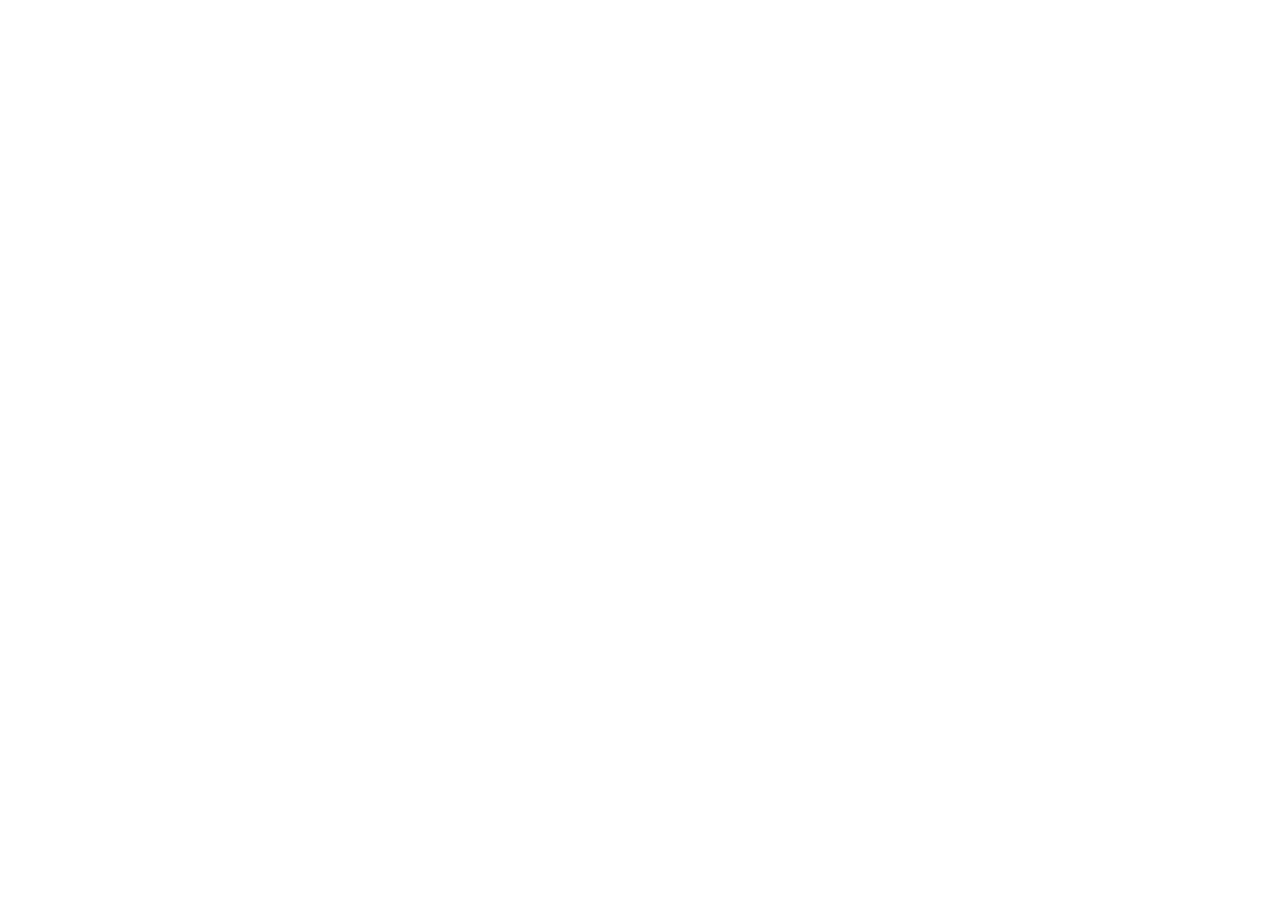
==== goto_app.html @ f3e54d84 "Complete Event Management System - Blazor Server .NET 8" ====
<!DOCTYPE html>
<html>
<head>
  <meta http-equiv="refresh" content="0; url=http://localhost:5000" />
  <title>Opening EventHub...</title>
</head>
<body>
  <p>Opening EventHub at <a href="http://localhost:5000">http://localhost:5000</a>...</p>
  <script>window.location.href = "http://localhost:5000";</script>
</body>
</html>
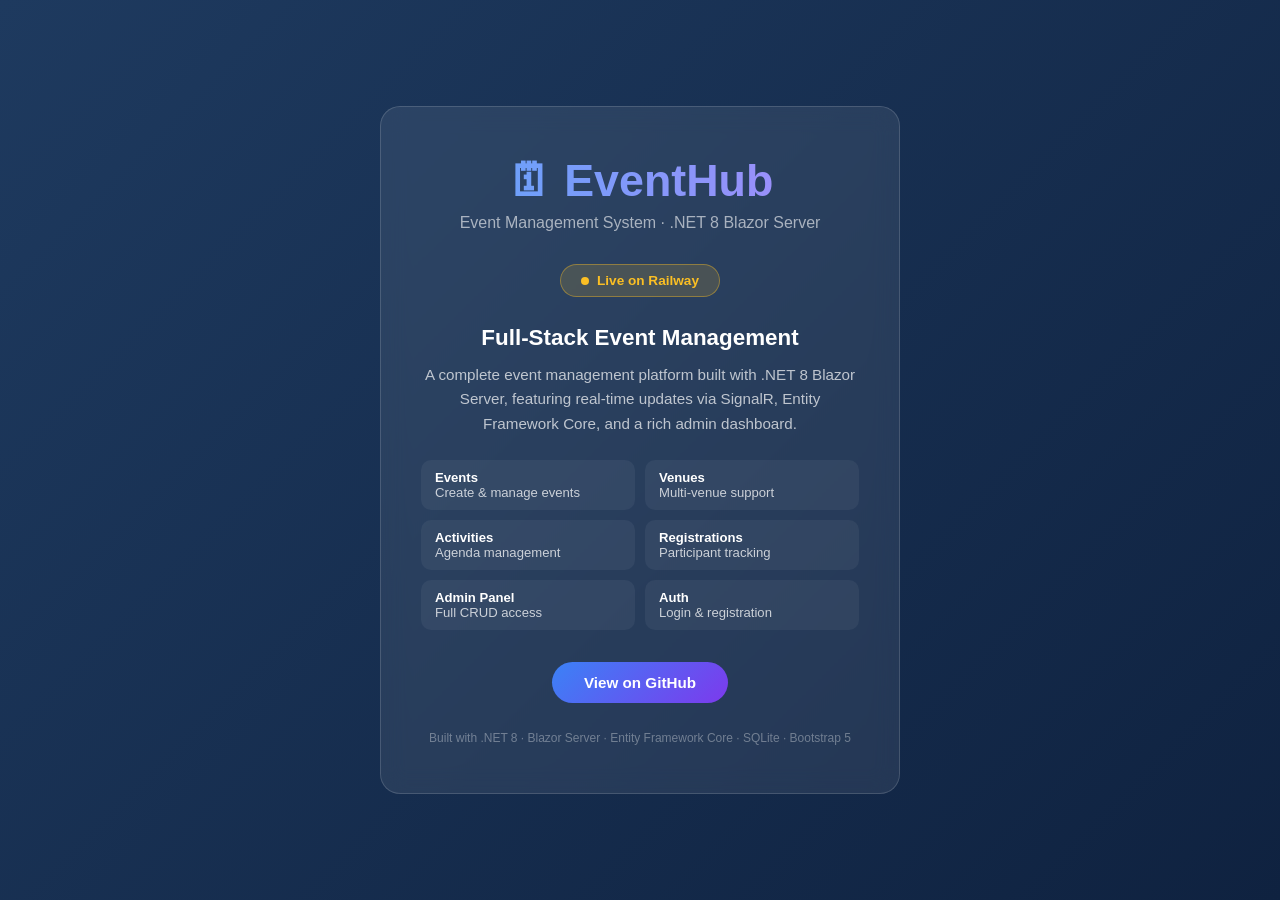
==== commit f7a52c4c: "Railway deployment: root Dockerfile + railway.toml + landing page" ====
--- a/goto_app.html
+++ b/goto_app.html
@@ -1,11 +1,131 @@
 <!DOCTYPE html>
-<html>
+<html lang="en">
 <head>
-  <meta http-equiv="refresh" content="0; url=http://localhost:5000" />
-  <title>Opening EventHub...</title>
+  <meta charset="UTF-8" />
+  <meta name="viewport" content="width=device-width, initial-scale=1.0" />
+  <title>EventHub – Event Management System</title>
+  <style>
+    * { box-sizing: border-box; margin: 0; padding: 0; }
+    body {
+      font-family: 'Segoe UI', sans-serif;
+      background: linear-gradient(135deg, #1e3a5f 0%, #0f2240 100%);
+      min-height: 100vh;
+      display: flex;
+      align-items: center;
+      justify-content: center;
+      color: #fff;
+    }
+    .card {
+      background: rgba(255,255,255,0.08);
+      border: 1px solid rgba(255,255,255,0.15);
+      border-radius: 20px;
+      padding: 48px 40px;
+      max-width: 520px;
+      width: 90%;
+      text-align: center;
+      backdrop-filter: blur(12px);
+    }
+    .logo {
+      font-size: 2.8rem;
+      font-weight: 800;
+      background: linear-gradient(90deg, #60a5fa, #a78bfa);
+      -webkit-background-clip: text;
+      -webkit-text-fill-color: transparent;
+      margin-bottom: 8px;
+    }
+    .tagline { color: rgba(255,255,255,0.6); font-size: 1rem; margin-bottom: 32px; }
+    .status-badge {
+      display: inline-flex;
+      align-items: center;
+      gap: 8px;
+      background: rgba(251,191,36,0.15);
+      border: 1px solid rgba(251,191,36,0.4);
+      color: #fbbf24;
+      padding: 8px 20px;
+      border-radius: 50px;
+      font-size: 0.85rem;
+      font-weight: 600;
+      margin-bottom: 28px;
+    }
+    .dot {
+      width: 8px; height: 8px;
+      background: #fbbf24;
+      border-radius: 50%;
+      animation: pulse 1.5s infinite;
+    }
+    @keyframes pulse {
+      0%,100% { opacity: 1; transform: scale(1); }
+      50% { opacity: 0.4; transform: scale(0.8); }
+    }
+    h2 { font-size: 1.4rem; font-weight: 700; margin-bottom: 12px; }
+    p { color: rgba(255,255,255,0.7); line-height: 1.6; margin-bottom: 24px; font-size: 0.95rem; }
+    .features {
+      display: grid;
+      grid-template-columns: 1fr 1fr;
+      gap: 10px;
+      margin-bottom: 28px;
+      text-align: left;
+    }
+    .feature {
+      background: rgba(255,255,255,0.05);
+      border-radius: 10px;
+      padding: 10px 14px;
+      font-size: 0.82rem;
+      color: rgba(255,255,255,0.75);
+    }
+    .feature span { display: block; font-weight: 600; color: #fff; }
+    .btn {
+      display: inline-block;
+      background: linear-gradient(135deg, #3b82f6, #7c3aed);
+      color: #fff;
+      text-decoration: none;
+      padding: 12px 32px;
+      border-radius: 50px;
+      font-weight: 600;
+      font-size: 0.95rem;
+      transition: opacity .2s;
+      margin: 4px;
+    }
+    .btn:hover { opacity: 0.85; }
+    .btn-outline {
+      background: transparent;
+      border: 1.5px solid rgba(255,255,255,0.4);
+    }
+    .footer { margin-top: 24px; font-size: 0.75rem; color: rgba(255,255,255,0.35); }
+  </style>
 </head>
 <body>
-  <p>Opening EventHub at <a href="http://localhost:5000">http://localhost:5000</a>...</p>
-  <script>window.location.href = "http://localhost:5000";</script>
+  <div class="card">
+    <div class="logo">🗓 EventHub</div>
+    <div class="tagline">Event Management System &middot; .NET 8 Blazor Server</div>
+
+    <div class="status-badge">
+      <div class="dot"></div>
+      Live on Railway
+    </div>
+
+    <h2>Full-Stack Event Management</h2>
+    <p>
+      A complete event management platform built with .NET 8 Blazor Server,
+      featuring real-time updates via SignalR, Entity Framework Core, and a rich admin dashboard.
+    </p>
+
+    <div class="features">
+      <div class="feature"><span>Events</span>Create &amp; manage events</div>
+      <div class="feature"><span>Venues</span>Multi-venue support</div>
+      <div class="feature"><span>Activities</span>Agenda management</div>
+      <div class="feature"><span>Registrations</span>Participant tracking</div>
+      <div class="feature"><span>Admin Panel</span>Full CRUD access</div>
+      <div class="feature"><span>Auth</span>Login &amp; registration</div>
+    </div>
+
+    <div>
+      <a class="btn" href="https://github.com/Dipesh12-pokhrel/finalevent" target="_blank">
+        View on GitHub
+      </a>
+    </div>
+
+    <div class="footer">Built with .NET 8 &middot; Blazor Server &middot; Entity Framework Core &middot; SQLite &middot; Bootstrap 5</div>
+  </div>
 </body>
 </html>
